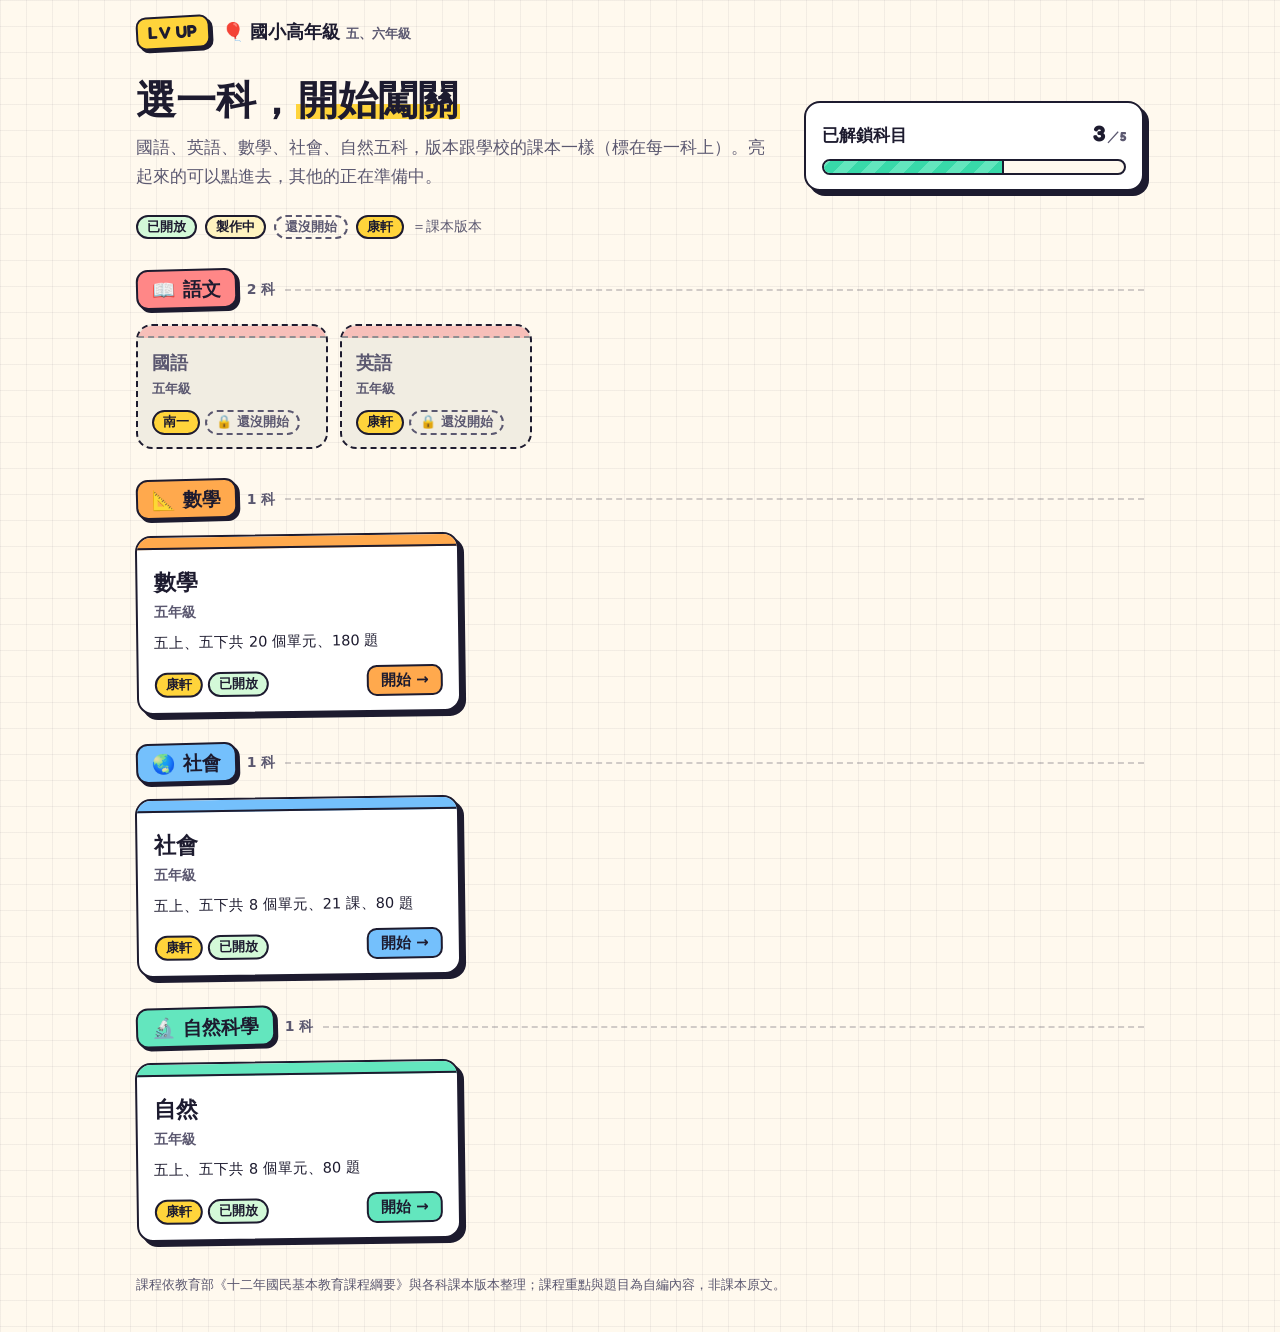
==== es/index.html @ 0075d4af "新增國小社會學習站（康軒版五年級）：8 單元 21 課、12 張圖、80 題；重點卡名稱可設定 單元與課名依 115 學年度五年級社會領域教學進度總表（康軒第五、六冊）。 學習引擎新增 SITE.fo" ====
<!doctype html>
<html lang="zh-Hant">
<head>
<meta charset="utf-8">
<meta name="viewport" content="width=device-width, initial-scale=1">
<link rel="icon" href="../favicon.svg" type="image/svg+xml">
<link rel="apple-touch-icon" href="../apple-touch-icon.png">
<title>LVUP｜國小高年級</title>
<link rel="preconnect" href="https://fonts.googleapis.com">
<link rel="preconnect" href="https://fonts.gstatic.com" crossorigin>
<link rel="stylesheet" href="https://fonts.googleapis.com/css2?family=Fredoka:wght@600;700&display=swap">
<link rel="stylesheet" href="portal/portal.css?v=20261021c">
</head>
<body>
<div class="wrap">
  <header><div class="top"><a class="up" href="../index.html" title="回 LVUP 首頁">LV UP</a><span class="where">🎈 國小高年級<small>五、六年級</small></span></div></header>

  <section class="intro">
    <div>
      <h1>選一科，<span class="mark">開始闖關</span></h1>
      <p class="lead">國語、英語、數學、社會、自然五科，版本跟學校的課本一樣（標在每一科上）。亮起來的可以點進去，其他的正在準備中。</p>
    </div>
    <div id="progress"></div>
  </section>
  <div class="legend"><span class="chip ready">已開放</span><span class="chip wip">製作中</span><span class="chip todo">還沒開始</span><span class="chip exam">康軒</span>＝課本版本</div>

  <div id="subjects"></div>

  <footer>課程依教育部《十二年國民基本教育課程綱要》與各科課本版本整理；課程重點與題目為自編內容，非課本原文。</footer>
</div>
<script src="portal/subjects.js?v=20261022b"></script>
<script>
(function () {
  const esc = s => String(s).replace(/[&<>"]/g, c => ({ "&": "&amp;", "<": "&lt;", ">": "&gt;", '"': "&quot;" }[c]));
  const label = { ready: "已開放", wip: "🛠 製作中", todo: "🔒 還沒開始" };
  // 每個領域一個顏色（依 subjects.js 的領域名稱）
  const color = { "語文": "#ff8787", "數學": "#ffa94d", "社會": "#74c0fc", "自然科學": "#63e6be", "科技": "#b197fc", "健康與體育": "#ffd43b" };
  const all = PORTAL.domains.flatMap(d => d.subjects);
  const done = all.filter(s => s.status === "ready").length;
  document.getElementById("progress").innerHTML = `<div class="xp">
    <div class="xp-top"><span>已解鎖科目</span><span class="lv">${done}<small>／${all.length}</small></span></div>
    <div class="track" role="progressbar" aria-label="已開放的科目" aria-valuenow="${done}" aria-valuemin="0" aria-valuemax="${all.length}"><div class="fill" style="width:${(done / all.length * 100).toFixed(1)}%"></div></div></div>`;
  document.getElementById("subjects").innerHTML = PORTAL.domains.map(d => {
    const c = color[d.name] || "#dee2e6";
    return `<div class="domain" style="--c:${c}"><h2>${d.icon} ${esc(d.name)}</h2><span class="count">${d.subjects.length} 科</span></div>
    <div class="grid" style="--c:${c}">${d.subjects.map(s => {
      const open = s.status === "ready" && s.href;
      const inner = `<h3>${esc(s.name)}</h3><div class="meta">${esc(s.grades)}</div>${s.note ? `<p class="note">${esc(s.note)}</p>` : ""}
        <div class="foot"><span>${s.publisher ? `<span class="chip exam">${esc(s.publisher)}</span> ` : ""}<span class="chip ${s.status}">${label[s.status]}</span></span>${open ? '<span class="go">開始 →</span>' : ""}</div>`;
      return open ? `<a class="subj" href="${esc(s.href)}">${inner}</a>` : `<div class="subj locked">${inner}</div>`;
    }).join("")}</div>`;
  }).join("");
})();
</script>
</body>
</html>
---- es/portal/portal.css ----
/* 國中科目總覽：和 LVUP 首頁同一套「筆記本＋貼紙」風格 */
:root {
  --paper: #fff9ee; --grid: rgba(29, 27, 47, .055); --ink: #1d1b2f; --soft-ink: #5b5870;
  --card: #ffffff; --sun: #ffd43b; --mint: #38d9a9; --lock: #f1ede2; --shadow: #1d1b2f;
}
@media (prefers-color-scheme: dark) {
  :root {
    --paper: #17151f; --grid: rgba(255, 255, 255, .045); --ink: #f3efe4; --soft-ink: #b4afc4;
    --card: #232030; --lock: #201e2b; --shadow: #000;
  }
}
* { box-sizing: border-box; }
html, body { margin: 0; }
body {
  color: var(--ink); font-size: 17px; line-height: 1.7;
  font-family: "Microsoft JhengHei", "PingFang TC", "Noto Sans TC", system-ui, sans-serif;
  background-color: var(--paper);
  background-image: linear-gradient(var(--grid) 1px, transparent 1px), linear-gradient(90deg, var(--grid) 1px, transparent 1px);
  background-size: 26px 26px;
}
.wrap { max-width: 1040px; margin: 0 auto; padding: 0 16px; }

/* 頂部 */
header { padding: 16px 0 0; }
.top { display: flex; align-items: center; gap: 12px; flex-wrap: wrap; }
.up { font-family: "Fredoka", system-ui, sans-serif; font-weight: 700; font-size: 17px; letter-spacing: .5px; text-decoration: none; color: #1d1b2f; background: var(--sun); border: 2.5px solid #1d1b2f; border-radius: 10px; padding: 0 10px; box-shadow: 3px 3px 0 #1d1b2f; transform: rotate(-3deg); }
.up:hover, .up:focus-visible { transform: rotate(0); outline: none; }
.where { font-weight: 800; font-size: 18px; }
.where small { color: var(--soft-ink); font-weight: 600; font-size: 13px; margin-left: 6px; }

/* 標題與經驗值 */
.intro { display: grid; grid-template-columns: 1fr 340px; gap: 24px; align-items: end; padding: 26px 0 6px; }
h1 { font-size: clamp(28px, 5vw, 40px); line-height: 1.25; margin: 0 0 8px; font-weight: 900; }
.mark { background: linear-gradient(transparent 58%, var(--sun) 58%, var(--sun) 92%, transparent 92%); padding: 0 2px; }
@media (prefers-color-scheme: dark) { .mark { background: linear-gradient(transparent 58%, rgba(255, 212, 59, .55) 58%, rgba(255, 212, 59, .55) 92%, transparent 92%); } }
.lead { color: var(--soft-ink); margin: 0; }
.xp { background: var(--card); border: 2.5px solid var(--ink); border-radius: 16px; padding: 12px 16px 14px; box-shadow: 5px 5px 0 var(--shadow); }
.xp-top { display: flex; justify-content: space-between; align-items: baseline; font-weight: 800; }
.xp-top .lv { font-family: "Fredoka", system-ui, sans-serif; font-size: 22px; }
.xp-top .lv small { font-size: 13px; color: var(--soft-ink); margin-left: 2px; }
.track { height: 16px; border: 2.5px solid var(--ink); border-radius: 999px; overflow: hidden; margin-top: 6px; background: var(--paper); }
.fill { height: 100%; background: repeating-linear-gradient(-45deg, #38d9a9 0 10px, #63e6be 10px 20px); border-right: 2.5px solid var(--ink); }

.legend { display: flex; flex-wrap: wrap; align-items: center; gap: 8px; margin: 18px 0 0; font-size: 14px; color: var(--soft-ink); }

/* 領域 */
.domain { margin: 30px 0 14px; display: flex; align-items: center; gap: 10px; }
.domain h2 { margin: 0; font-size: 19px; font-weight: 900; background: var(--c); color: #1d1b2f; border: 2.5px solid #1d1b2f; border-radius: 12px; padding: 2px 14px; transform: rotate(-1.5deg); box-shadow: 3px 3px 0 #1d1b2f; }
.domain .count { color: var(--soft-ink); font-size: 14px; font-weight: 700; }
.domain::after { content: ""; flex: 1; border-top: 2.5px dashed var(--ink); opacity: .2; }

.grid { display: grid; grid-template-columns: repeat(auto-fill, minmax(240px, 1fr)); gap: 18px; }
.grid > * { min-width: 0; }

/* 科目貼紙 */
.subj { position: relative; display: block; color: var(--ink); text-decoration: none; background: var(--card); border: 2.5px solid var(--ink); border-radius: 16px; padding: 16px 16px 14px; overflow: hidden; }
.subj::before { content: ""; position: absolute; left: 0; right: 0; top: 0; height: 10px; background: var(--c); border-bottom: 2.5px solid var(--ink); }
.subj h3 { margin: 10px 0 0; font-size: 22px; font-weight: 900; }
.subj .meta { color: var(--soft-ink); font-size: 14px; font-weight: 700; }
.subj .note { font-size: 14.5px; margin: 6px 0 0; }
.subj .foot { display: flex; align-items: center; justify-content: space-between; gap: 8px; margin-top: 12px; flex-wrap: wrap; }
a.subj { box-shadow: 5px 5px 0 var(--shadow); transition: transform .15s, box-shadow .15s; }
a.subj:nth-child(odd) { transform: rotate(-.8deg); }
a.subj:nth-child(even) { transform: rotate(.8deg); }
a.subj:hover, a.subj:focus-visible { transform: rotate(0) translate(-2px, -3px); box-shadow: 8px 8px 0 var(--shadow); outline: none; }
.go { font-weight: 800; font-size: 15px; background: var(--c); color: #1d1b2f; border: 2.5px solid #1d1b2f; border-radius: 10px; padding: 1px 12px; }
.subj.locked { background: var(--lock); border-style: dashed; }
.subj.locked::before { opacity: .45; border-bottom-style: dashed; }
.subj.locked h3, .subj.locked .note { color: var(--soft-ink); }

.chip { display: inline-block; font-size: 13px; font-weight: 700; padding: 0 9px; border-radius: 999px; border: 2px solid var(--ink); line-height: 1.6; }
.chip.ready { background: #d3f9d8; color: #1d1b2f; border-color: #1d1b2f; }
.chip.wip { background: #fff3bf; color: #1d1b2f; border-color: #1d1b2f; }
.chip.todo { background: transparent; color: var(--soft-ink); border-style: dashed; border-color: var(--soft-ink); }
.chip.exam { background: var(--sun); color: #1d1b2f; border-color: #1d1b2f; }

footer { color: var(--soft-ink); font-size: 13px; padding: 34px 0 36px; }

@media (max-width: 760px) {
  .intro { grid-template-columns: 1fr; }
}

/* 還沒開放的科目做得小一點，讓開放的科目比較顯眼 */
.subj.locked { padding: 14px 14px 12px; }
.subj.locked h3 { font-size: 18px; margin-top: 8px; }
.subj.locked .meta { font-size: 13px; }
.subj.locked .foot { margin-top: 6px; }
.grid:not(:has(a.subj)) { grid-template-columns: repeat(auto-fill, minmax(160px, 1fr)); gap: 12px; }
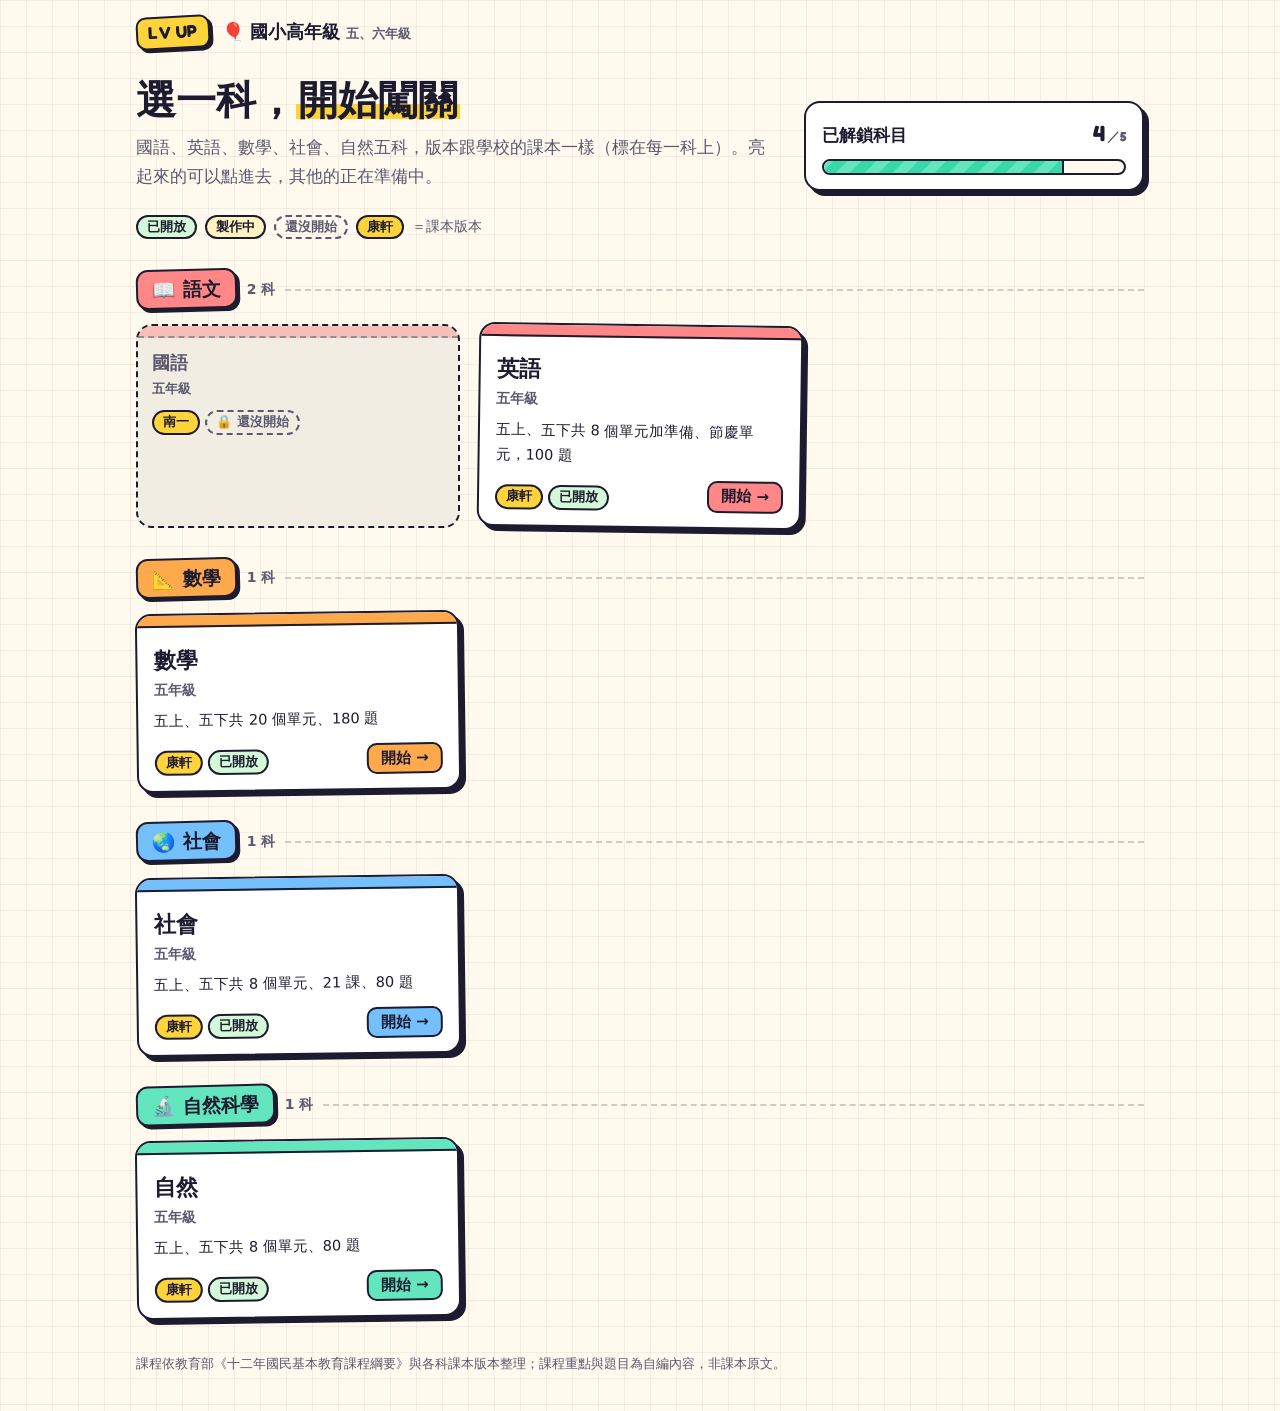
==== commit ef6777a1: "新增國小英語學習站（康軒版五年級）：12 單元、7 張圖、100 題；表格內長字可換行 單元、單字、句型、字母拼讀依屏東多所國小 115 學年度五年級英語教學進度總表（康軒）交叉比對；對話、短文、題目" ====
--- a/es/index.html
+++ b/es/index.html
@@ -28,7 +28,7 @@
 
   <footer>課程依教育部《十二年國民基本教育課程綱要》與各科課本版本整理；課程重點與題目為自編內容，非課本原文。</footer>
 </div>
-<script src="portal/subjects.js?v=20261022b"></script>
+<script src="portal/subjects.js?v=20261022c"></script>
 <script>
 (function () {
   const esc = s => String(s).replace(/[&<>"]/g, c => ({ "&": "&amp;", "<": "&lt;", ">": "&gt;", '"': "&quot;" }[c]));
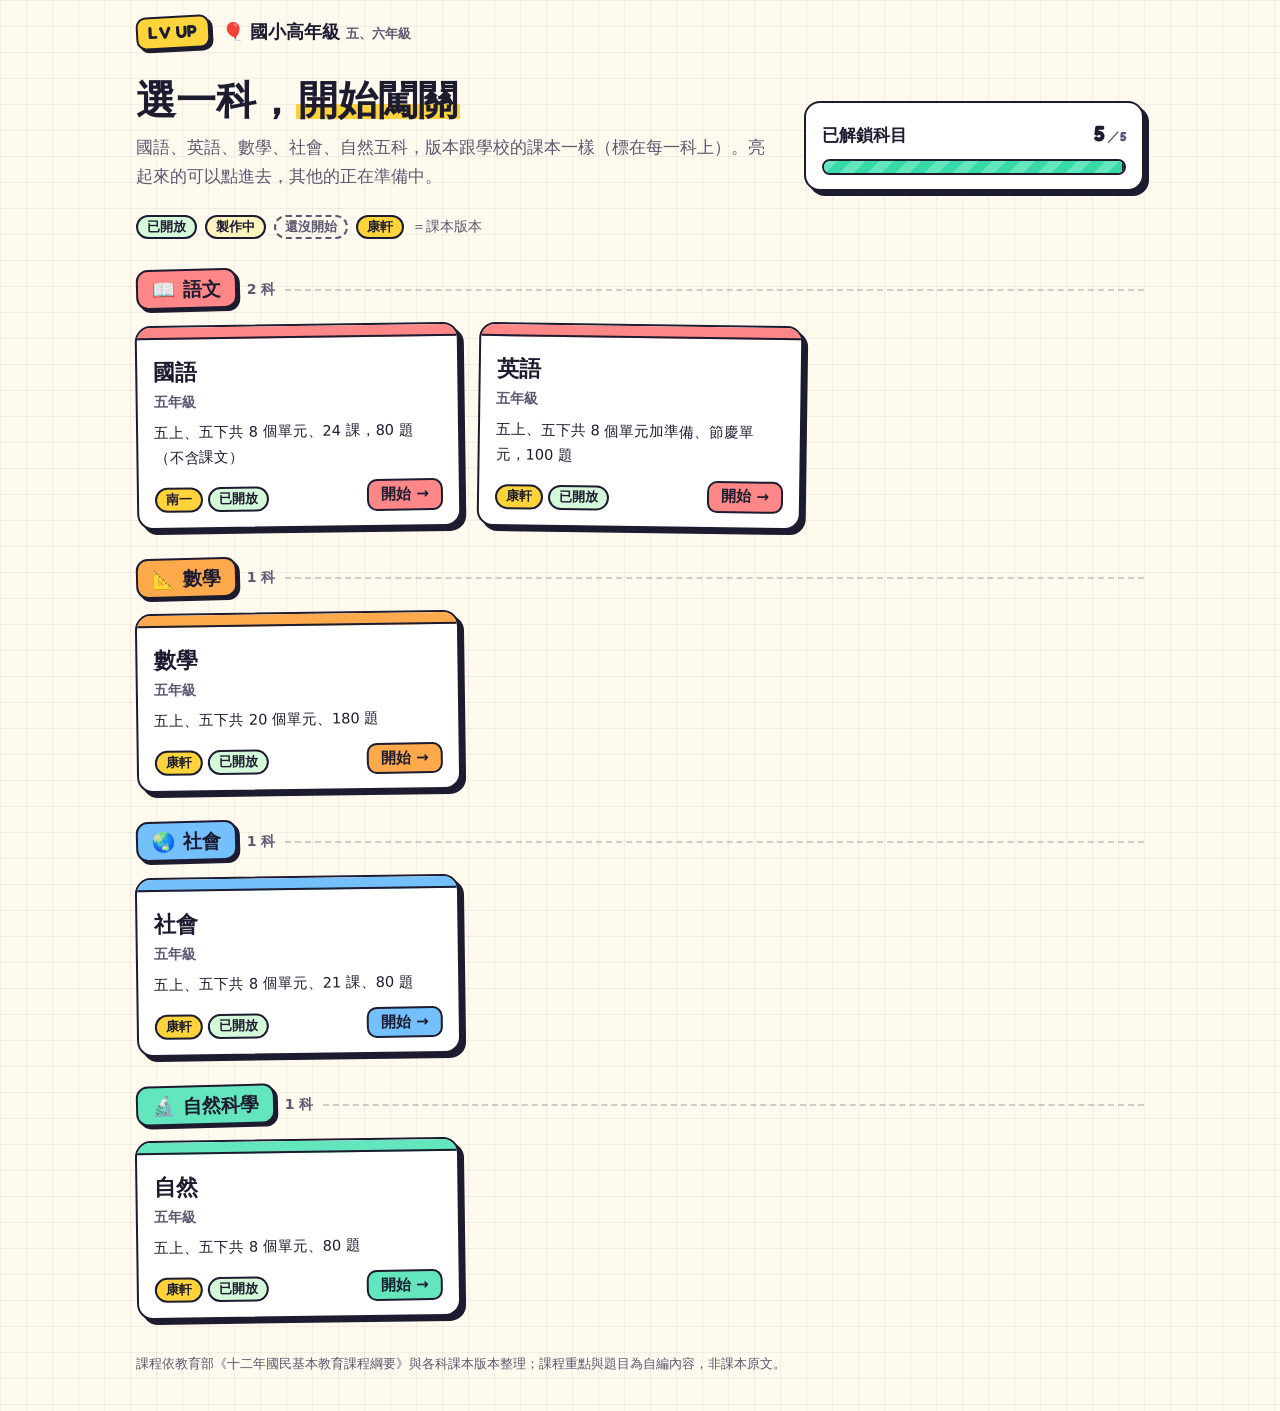
==== commit 3ea820ec: "Add es/Chinese: 國小國語學習站（南一版五年級） 8 units / 24 lessons of learning points (no lesson text), 2 figures," ====
--- a/es/index.html
+++ b/es/index.html
@@ -28,7 +28,7 @@
 
   <footer>課程依教育部《十二年國民基本教育課程綱要》與各科課本版本整理；課程重點與題目為自編內容，非課本原文。</footer>
 </div>
-<script src="portal/subjects.js?v=20261022c"></script>
+<script src="portal/subjects.js?v=20261022d"></script>
 <script>
 (function () {
   const esc = s => String(s).replace(/[&<>"]/g, c => ({ "&": "&amp;", "<": "&lt;", ">": "&gt;", '"': "&quot;" }[c]));
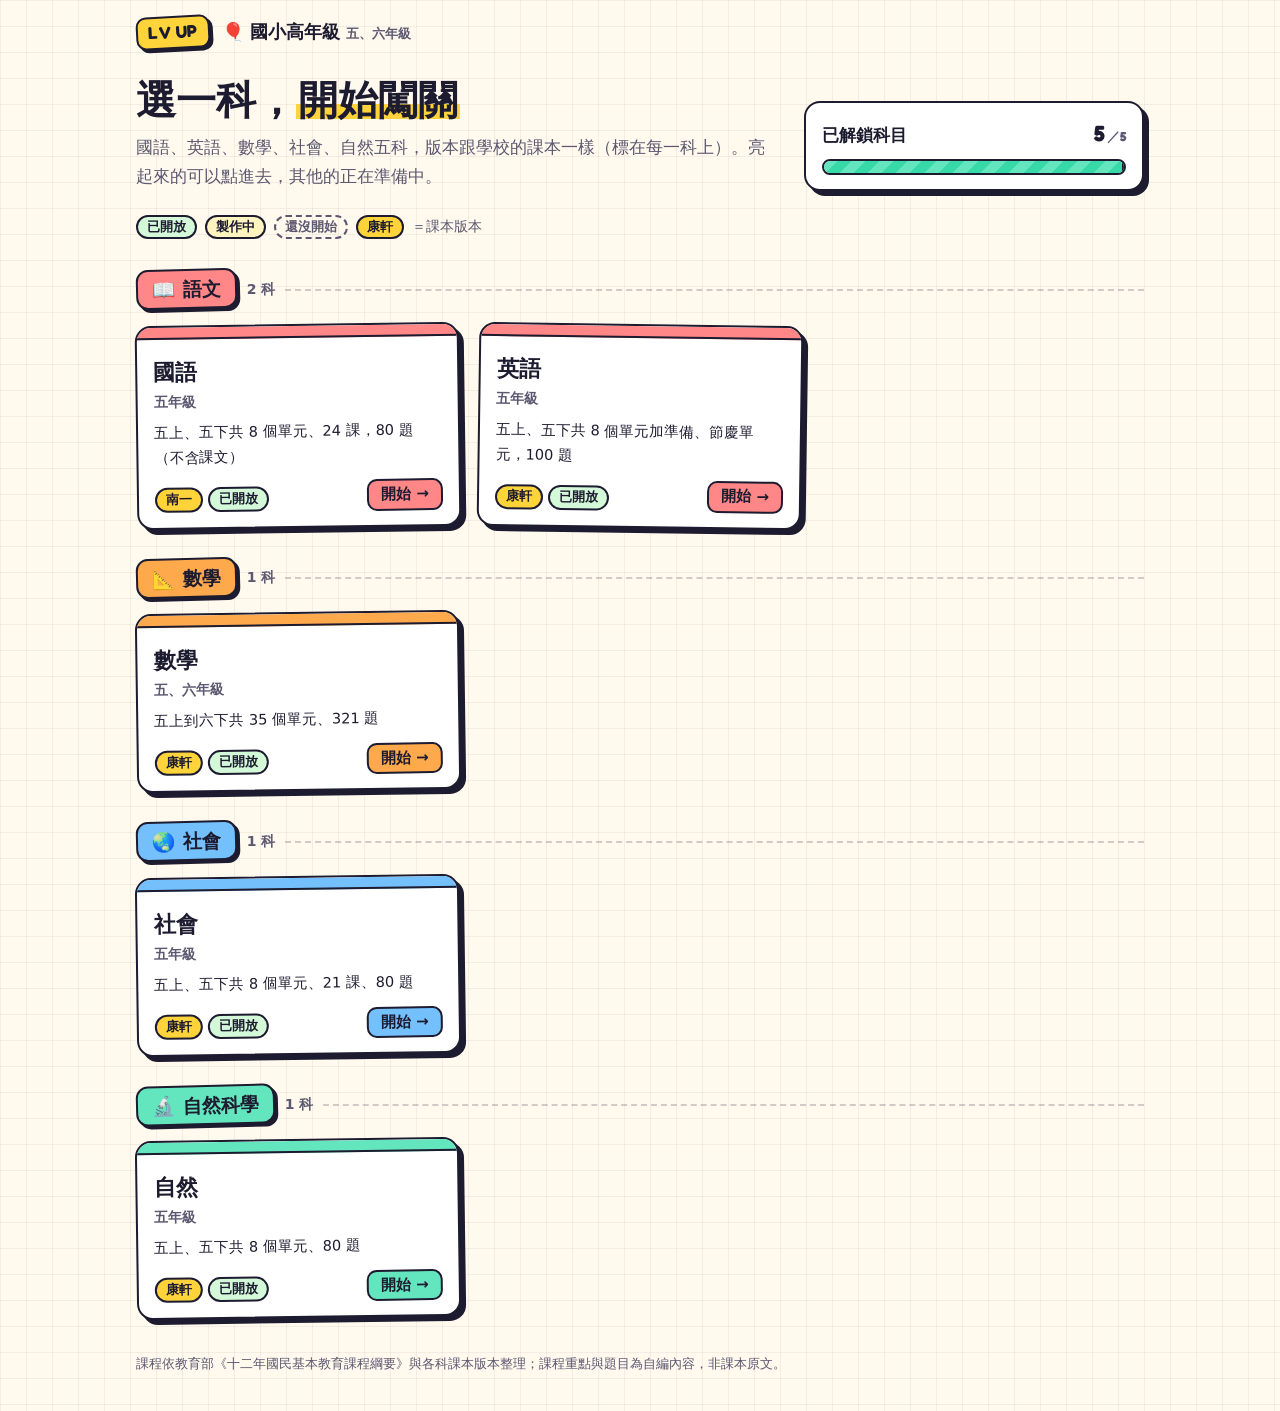
==== commit d5833513: "es/Math: add grade 6 (康軒六上、六下) 15 units with figures, 141 original questions; site config grades [5," ====
--- a/es/index.html
+++ b/es/index.html
@@ -28,7 +28,7 @@
 
   <footer>課程依教育部《十二年國民基本教育課程綱要》與各科課本版本整理；課程重點與題目為自編內容，非課本原文。</footer>
 </div>
-<script src="portal/subjects.js?v=20261022d"></script>
+<script src="portal/subjects.js?v=20261023a"></script>
 <script>
 (function () {
   const esc = s => String(s).replace(/[&<>"]/g, c => ({ "&": "&amp;", "<": "&lt;", ">": "&gt;", '"': "&quot;" }[c]));
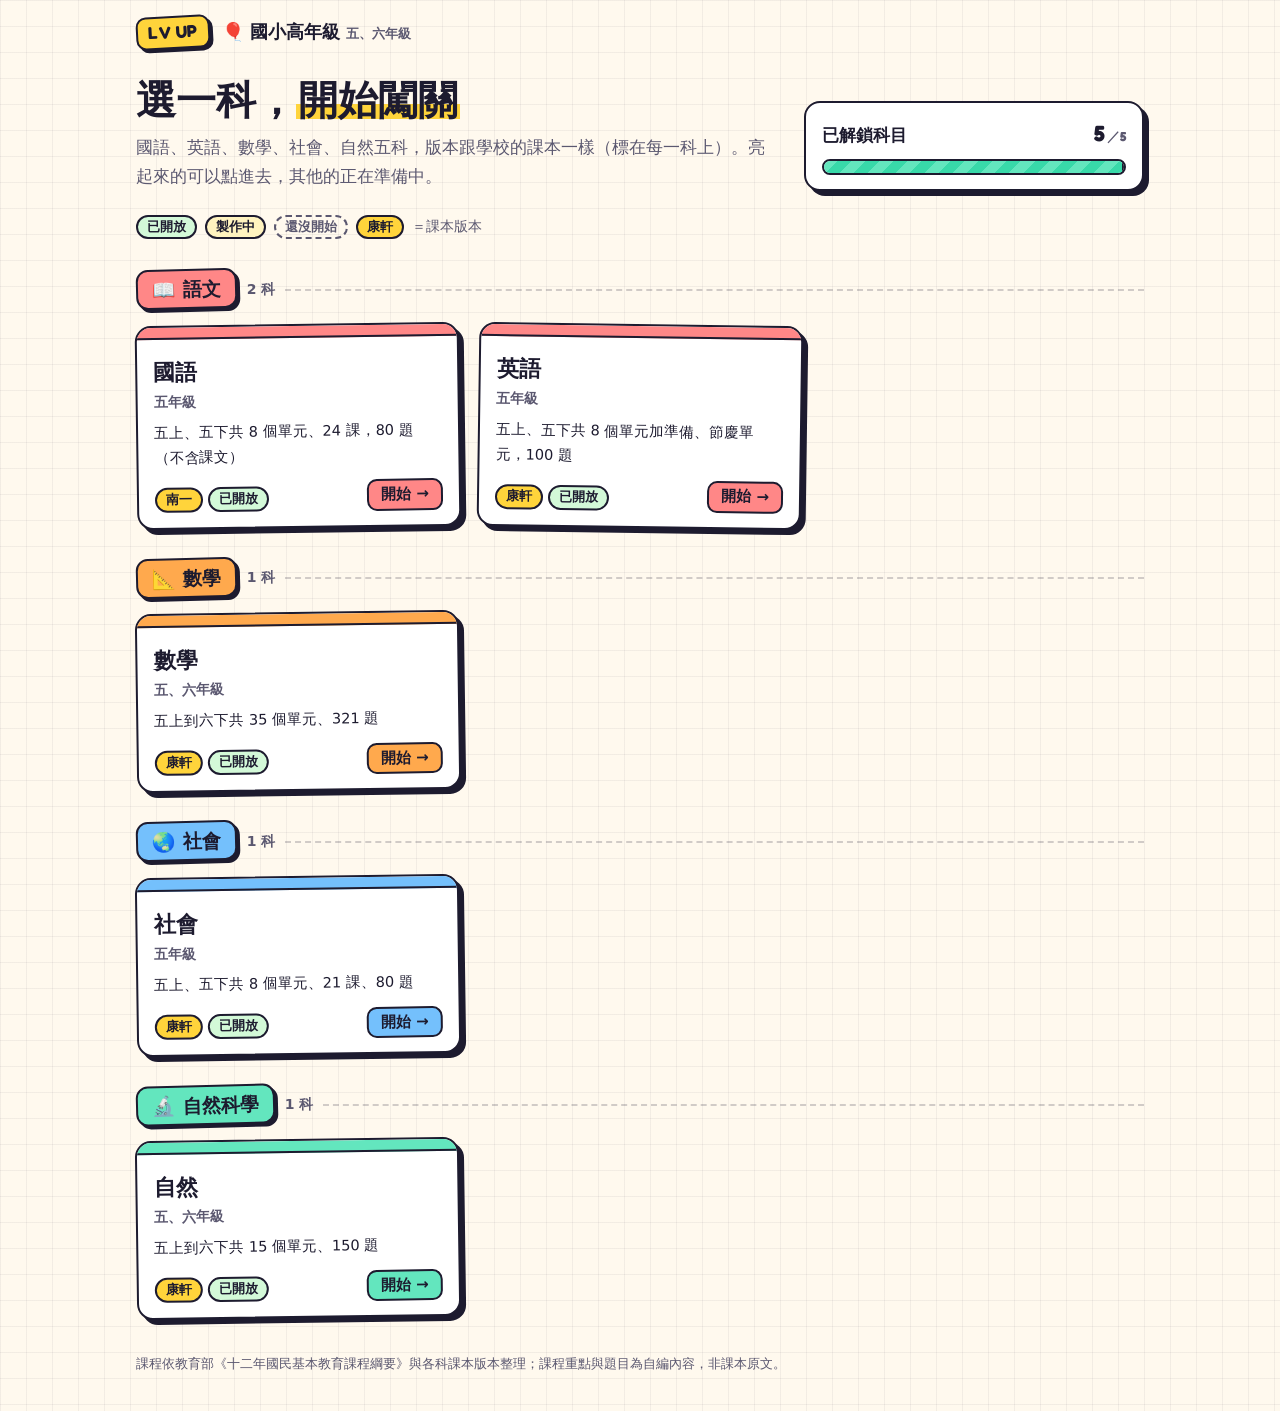
==== commit 3de1ce60: "es/Science: add grade 6 (康軒六上、六下) 7 units with 16 figures, 70 original questions; site config grades" ====
--- a/es/index.html
+++ b/es/index.html
@@ -28,7 +28,7 @@
 
   <footer>課程依教育部《十二年國民基本教育課程綱要》與各科課本版本整理；課程重點與題目為自編內容，非課本原文。</footer>
 </div>
-<script src="portal/subjects.js?v=20261023a"></script>
+<script src="portal/subjects.js?v=20261023b"></script>
 <script>
 (function () {
   const esc = s => String(s).replace(/[&<>"]/g, c => ({ "&": "&amp;", "<": "&lt;", ">": "&gt;", '"': "&quot;" }[c]));
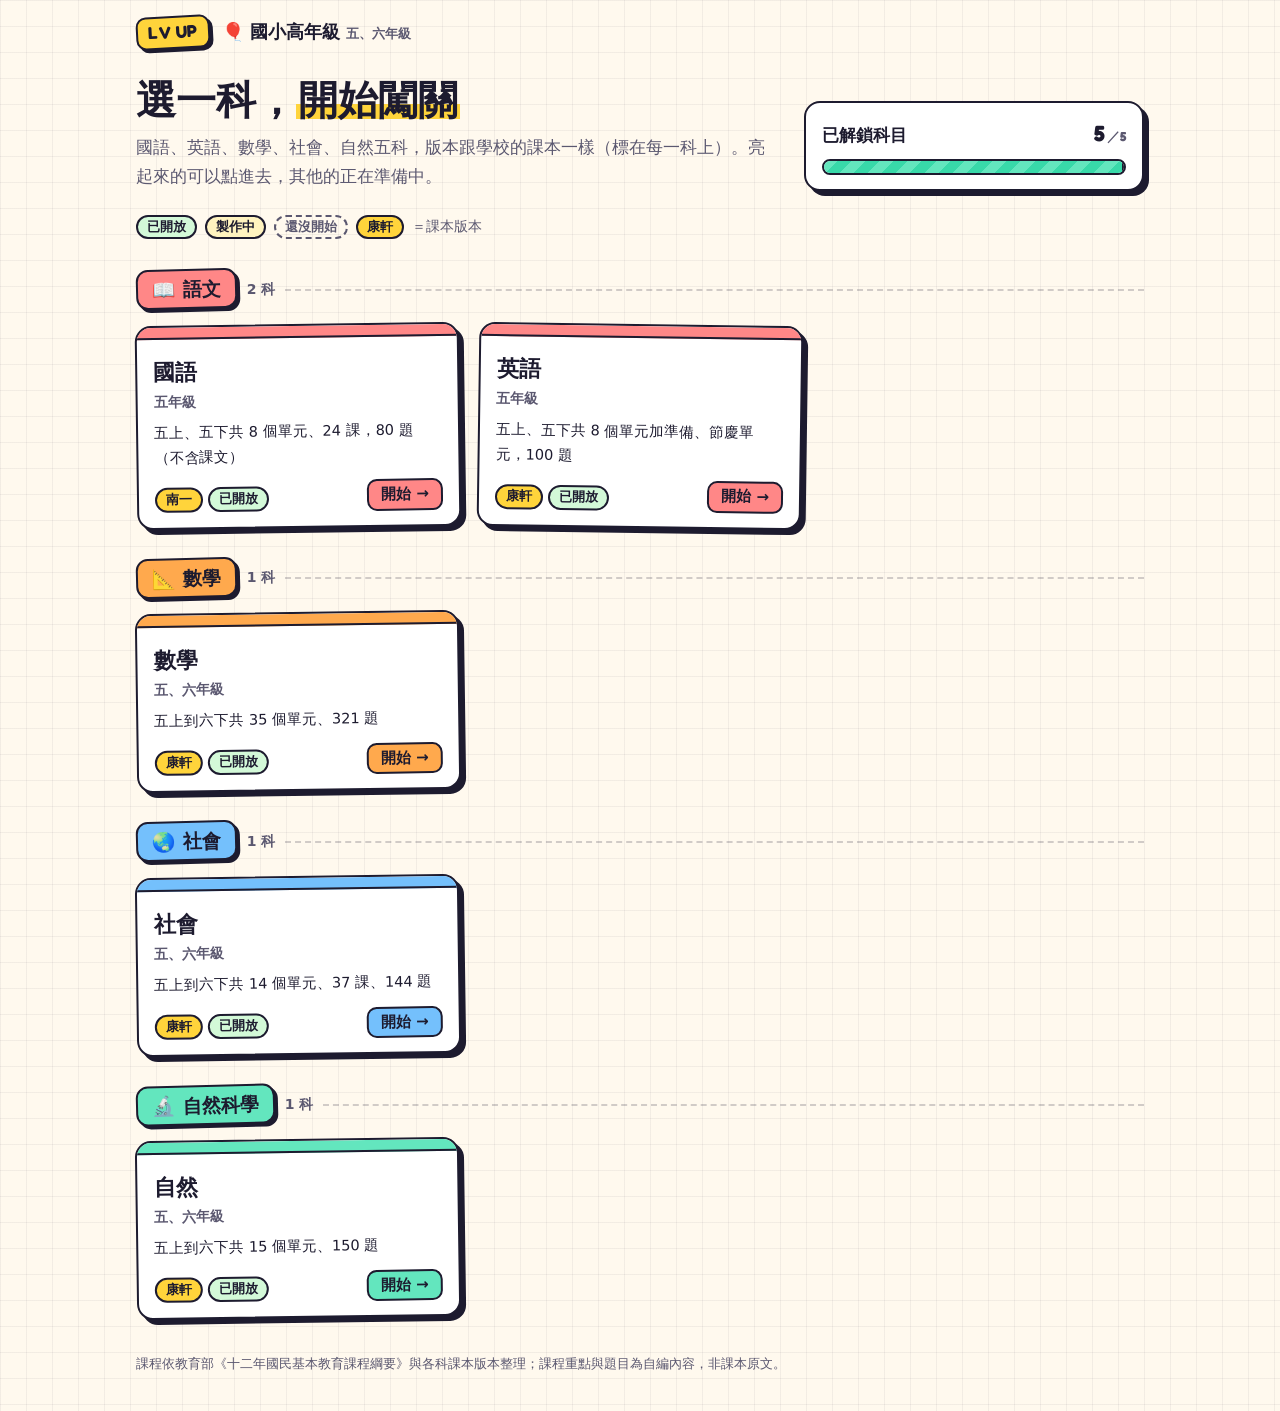
==== commit 6c6bd0db: "es/Social: add grade 6 (康軒六上、六下) 6 units / 16 lessons with 9 figures, 64 original questions; site co" ====
--- a/es/index.html
+++ b/es/index.html
@@ -28,7 +28,7 @@
 
   <footer>課程依教育部《十二年國民基本教育課程綱要》與各科課本版本整理；課程重點與題目為自編內容，非課本原文。</footer>
 </div>
-<script src="portal/subjects.js?v=20261023b"></script>
+<script src="portal/subjects.js?v=20261023c"></script>
 <script>
 (function () {
   const esc = s => String(s).replace(/[&<>"]/g, c => ({ "&": "&amp;", "<": "&lt;", ">": "&gt;", '"': "&quot;" }[c]));
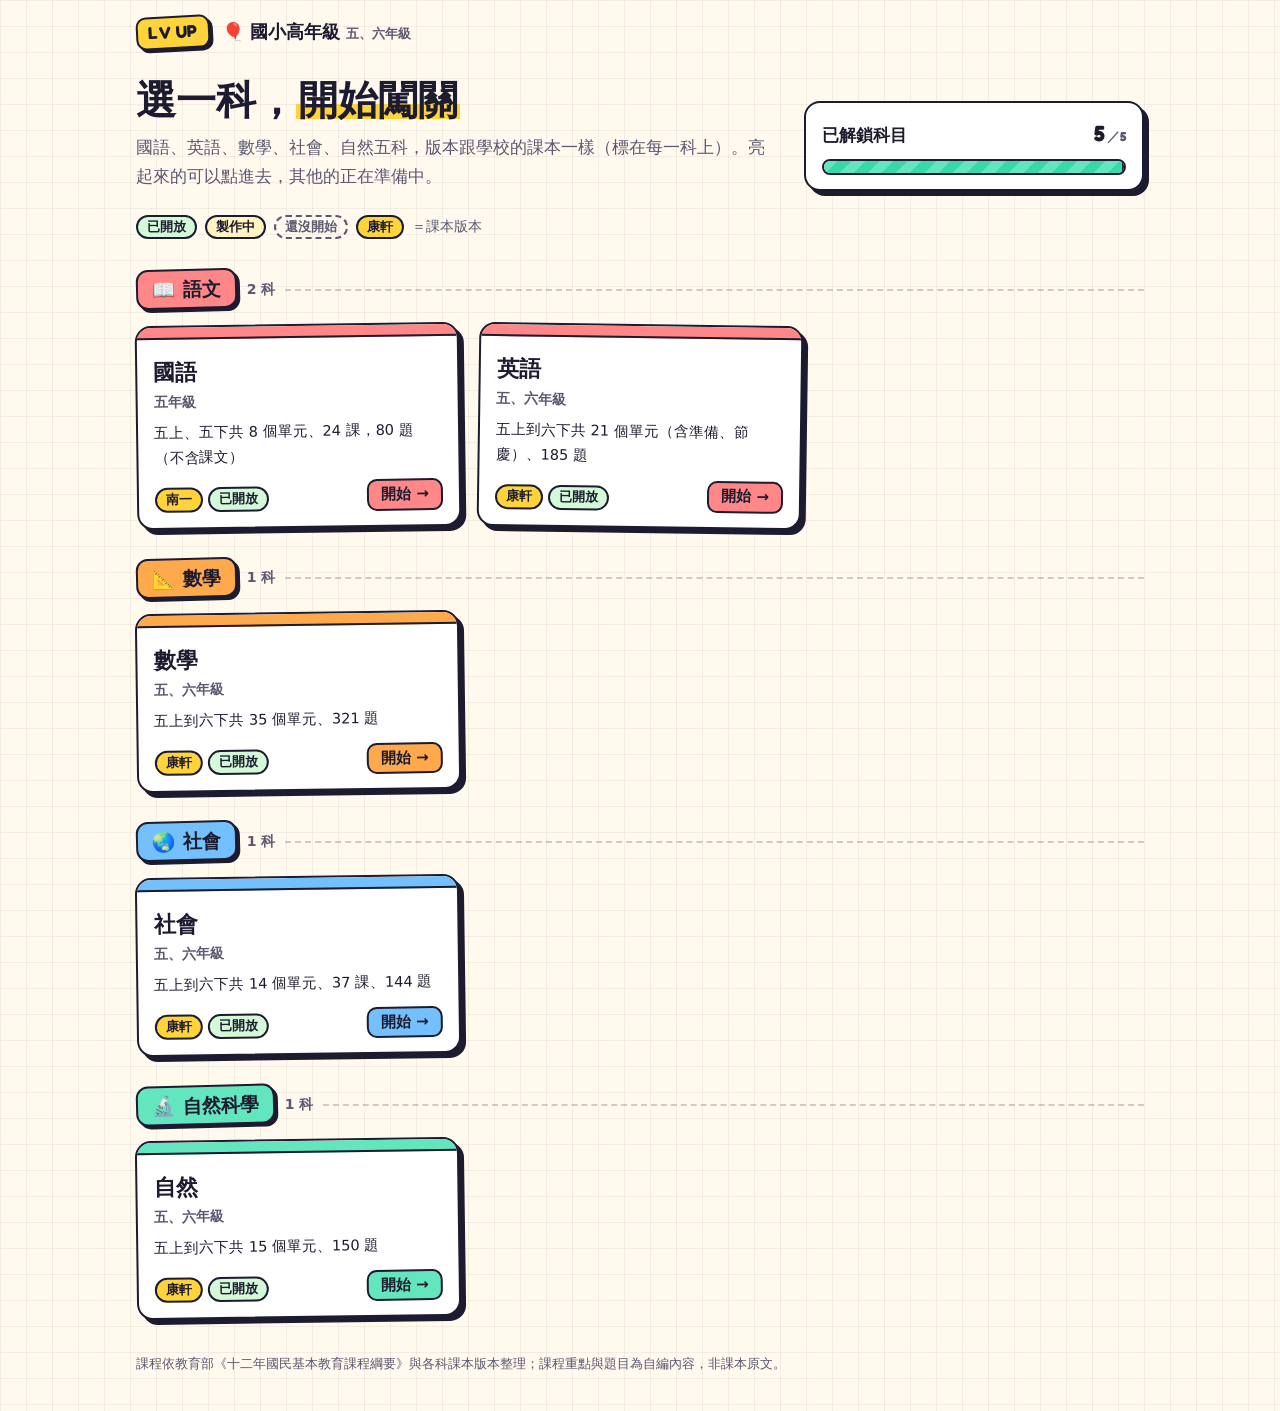
==== commit b044a45f: "es/English: add grade 6 (康軒 Wonder World 7、8) 9 units, 4 figures, 85 original questions; site config" ====
--- a/es/index.html
+++ b/es/index.html
@@ -28,7 +28,7 @@
 
   <footer>課程依教育部《十二年國民基本教育課程綱要》與各科課本版本整理；課程重點與題目為自編內容，非課本原文。</footer>
 </div>
-<script src="portal/subjects.js?v=20261023c"></script>
+<script src="portal/subjects.js?v=20261023d"></script>
 <script>
 (function () {
   const esc = s => String(s).replace(/[&<>"]/g, c => ({ "&": "&amp;", "<": "&lt;", ">": "&gt;", '"': "&quot;" }[c]));
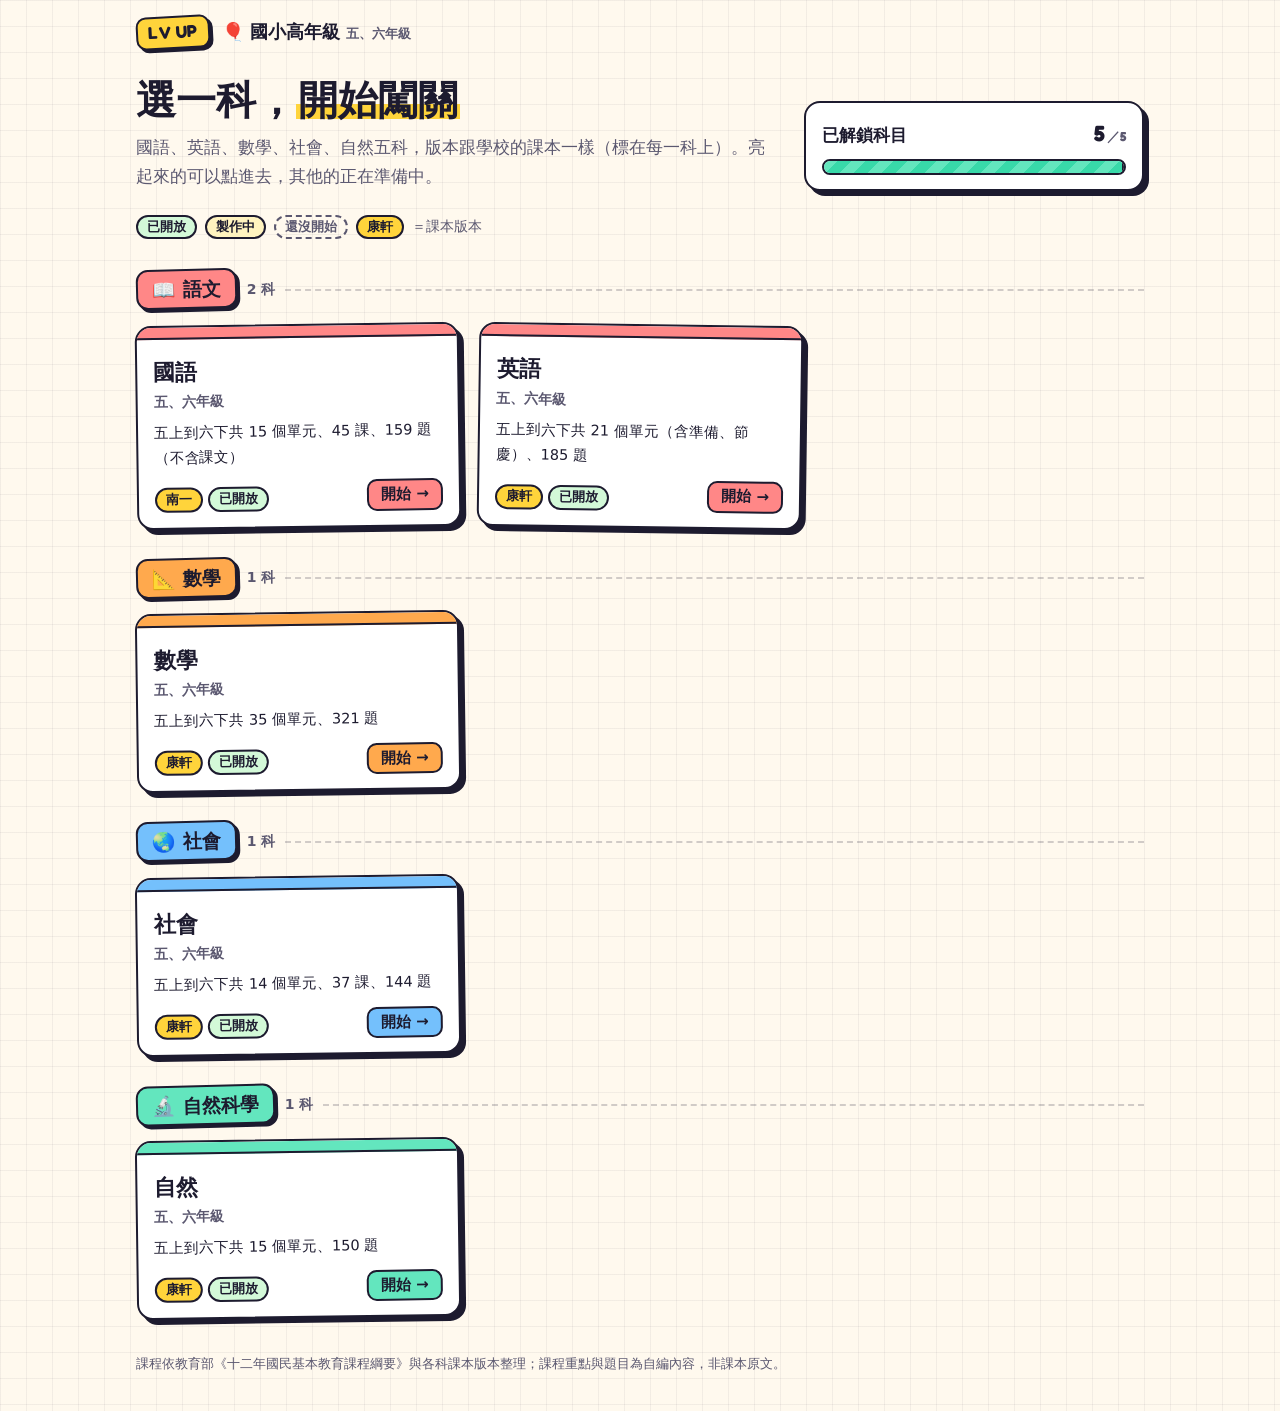
==== commit 72a9efbb: "es/Chinese: add grade 6 (南一六上、六下) 7 units / 21 lessons of learning points (no lesson text), 2 figure" ====
--- a/es/index.html
+++ b/es/index.html
@@ -28,7 +28,7 @@
 
   <footer>課程依教育部《十二年國民基本教育課程綱要》與各科課本版本整理；課程重點與題目為自編內容，非課本原文。</footer>
 </div>
-<script src="portal/subjects.js?v=20261023d"></script>
+<script src="portal/subjects.js?v=20261023e"></script>
 <script>
 (function () {
   const esc = s => String(s).replace(/[&<>"]/g, c => ({ "&": "&amp;", "<": "&lt;", ">": "&gt;", '"': "&quot;" }[c]));
